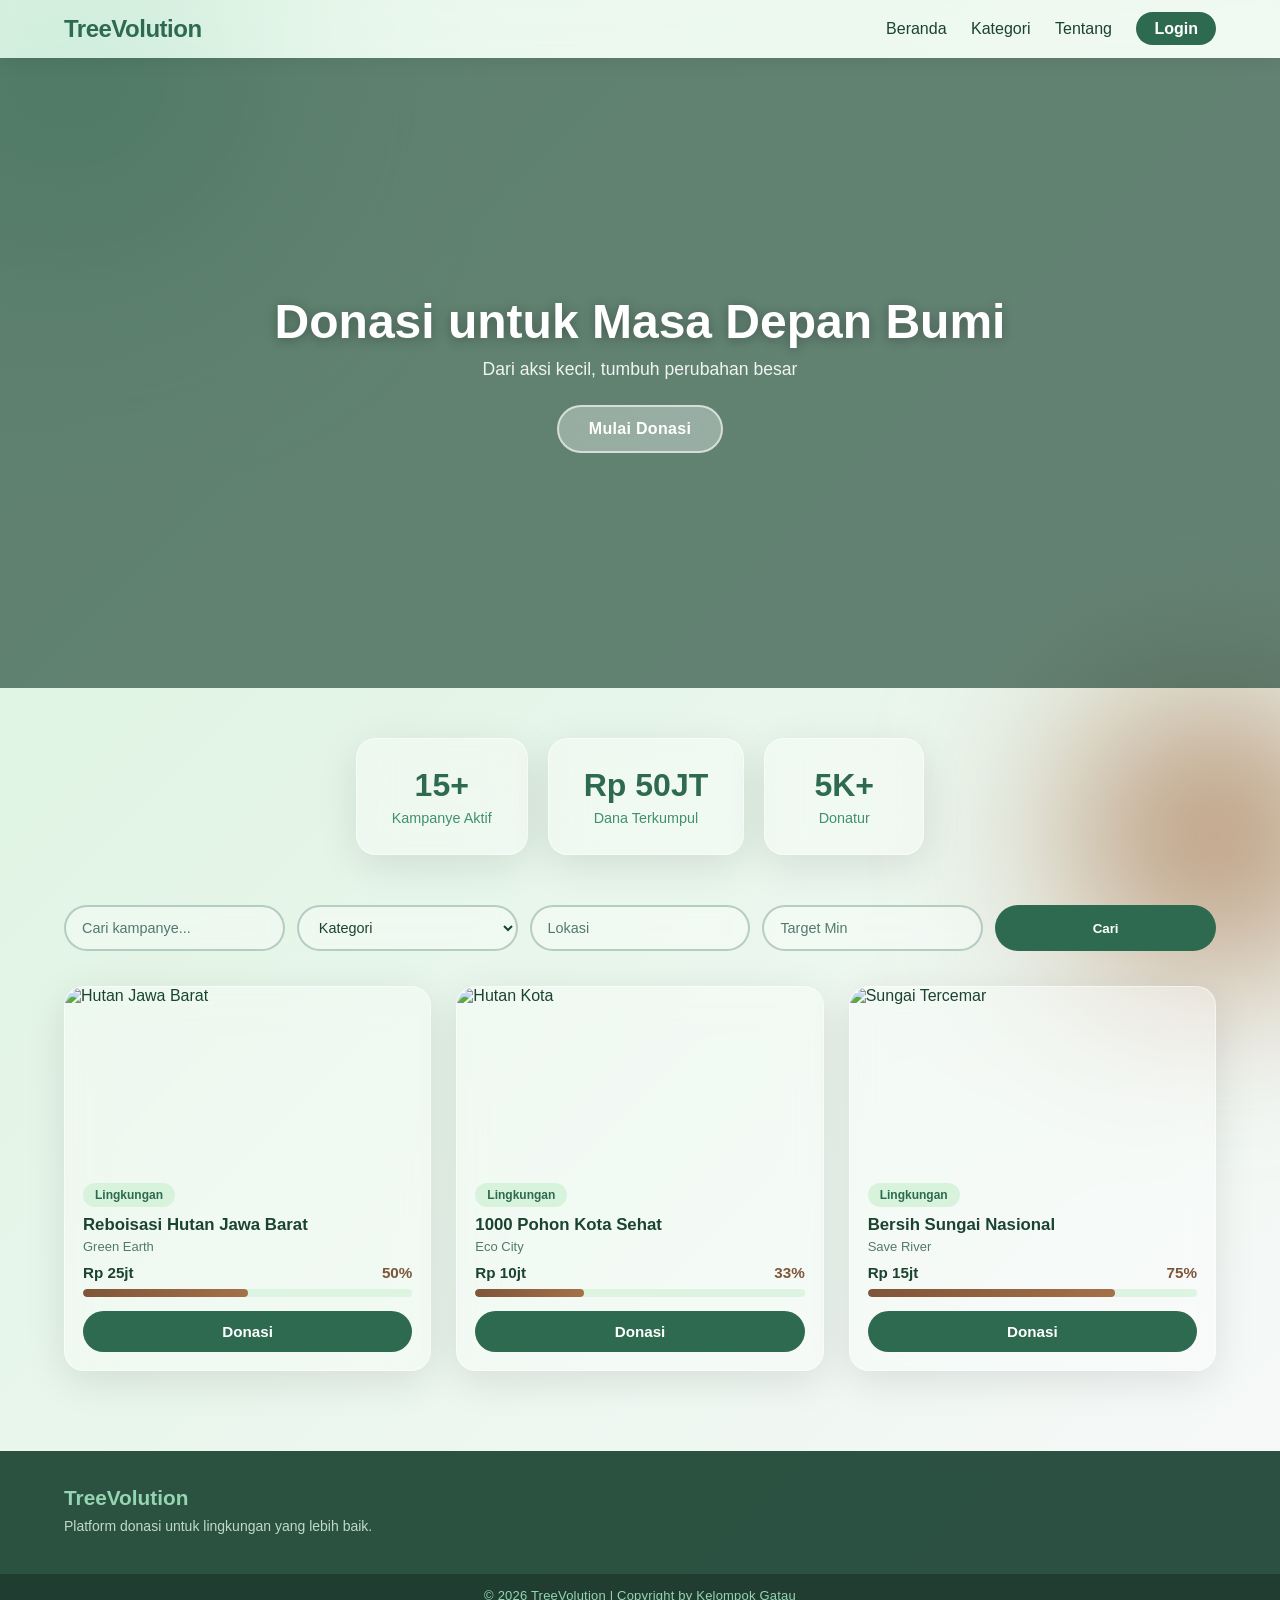
==== index.html @ 649c7f84 "update besar" ====
<!DOCTYPE html>
<html lang="id">
<head>
    <meta charset="UTF-8">
    <meta name="viewport" content="width=device-width, initial-scale=1.0">
    <title>TreeVolution - Crowdfunding Lingkungan</title>
    <link rel="stylesheet" href="index.css">
</head>
<body>

<header>
    <div class="container nav">
        <h1 class="logo">TreeVolution</h1>
        <nav>
            <a href="#">Beranda</a>
            <a href="#">Kategori</a>
            <a href="#">Tentang</a>
            <a href="login.html" class="login-btn">Login</a>
        </nav>
    </div>
</header>

<section class="hero">
    <div class="hero-content">
        <h2>Donasi untuk Masa Depan Bumi</h2>
        <p>Dari aksi kecil, tumbuh perubahan besar</p>
        <a href="donasi.html">
            <button class="cta">Mulai Donasi</button>
        </a>
    </div>
</section>

<section class="stats container">
    <div class="stat-box">
        <h3>15+</h3>
        <p>Kampanye Aktif</p>
    </div>
    <div class="stat-box">
        <h3>Rp 50JT</h3>
        <p>Dana Terkumpul</p>
    </div>
    <div class="stat-box">
        <h3>5K+</h3>
        <p>Donatur</p>
    </div>
</section>

<section class="filter container">
    <input type="text" placeholder="Cari kampanye...">
    <select>
        <option>Kategori</option>
        <option>Lingkungan</option>
        <option>Kesehatan</option>
        <option>Pendidikan</option>
    </select>
    <input type="text" placeholder="Lokasi">
    <input type="number" placeholder="Target Min">
    <button>Cari</button>
</section>

<section class="campaigns container">

<div class="card glass">
    <img src="https://cdn.antaranews.com/cache/1200x800/2021/10/29/antarafoto-pegunungan-patiayam-butuh-penghijauan-281021-yn-5.jpg.webp" alt="Hutan Jawa Barat">
    <div class="card-body">
        <span class="badge">Lingkungan</span>
        <h3><a href="details.html">Reboisasi Hutan Jawa Barat</a></h3>
        <p class="org">Green Earth</p>
        <div class="fund">
            <span>Rp 25jt</span>
            <span class="target">50%</span>
        </div>
        <div class="progress"><div style="width:50%"></div></div>
        <a href="donasi.html">
            <button class="donate-btn">Donasi</button>
        </a>
    </div>
</div>

<div class="card glass">
    <img src="https://upload.wikimedia.org/wikipedia/commons/thumb/1/15/Jakarta_Scyscrappers_from_Hutan_Kota_GBK.jpg/960px-Jakarta_Scyscrappers_from_Hutan_Kota_GBK.jpg" alt="Hutan Kota">
    <div class="card-body">
        <span class="badge">Lingkungan</span>
        <h3><a href="details.html">1000 Pohon Kota Sehat</a></h3>
        <p class="org">Eco City</p>
        <div class="fund">
            <span>Rp 10jt</span>
            <span class="target">33%</span>
        </div>
        <div class="progress"><div style="width:33%"></div></div>
        <a href="donasi.html">
            <button class="donate-btn">Donasi</button>
        </a>
    </div>
</div>
<div class="card glass">
    <img src="https://static.republika.co.id/uploads/images/inpicture_slide/sampah-menumpuk-di-sungai-ciliwung-yang-meluap-di-rawajati-_140129111136-896.jpg" alt="Sungai Tercemar">
    <div class="card-body">
        <span class="badge">Lingkungan</span>
        <h3><a href="details.html">Bersih Sungai Nasional</a></h3>
        <p class="org">Save River</p>
        <div class="fund">
            <span>Rp 15jt</span>
            <span class="target">75%</span>
        </div>
        <div class="progress"><div style="width:75%"></div></div>
        <a href="donasi.html">
            <button class="donate-btn">Donasi</button>
        </a>
    </div>
</div>

</section>

<footer>
    <div class="footer-content container">
        <div>
            <h3>TreeVolution</h3>
            <p>Platform donasi untuk lingkungan yang lebih baik.</p>
        </div>
    </div>
    <div class="copyright">
        <p>© 2026 TreeVolution | Copyright by Kelompok Gatau</p>
    </div>
</footer>

</body>
</html>
---- index.css ----
* {
  margin: 0;
  padding: 0;
  box-sizing: border-box;
  font-family: 'Segoe UI', sans-serif;
}

body {
  background: linear-gradient(135deg, #D8F3DC, #F8F9FA);
  color: #1B4332;
  min-height: 100vh;
  position: relative;
  overflow-x: hidden;
}

body::before {
  content: "";
  position: fixed;
  width: 300px;
  height: 300px;
  background: #95D5B2;
  border-radius: 50%;
  top: -80px;
  left: -80px;
  filter: blur(120px);
  pointer-events: none;
  z-index: 0;
}

body::after {
  content: "";
  position: fixed;
  width: 250px;
  height: 250px;
  background: #A47148;
  border-radius: 50%;
  bottom: -60px;
  right: -60px;
  filter: blur(100px);
  pointer-events: none;
  z-index: 0;
}

.container {
  width: 90%;
  max-width: 1200px;
  margin: auto;
}

header {
  background: rgba(255, 255, 255, 0.4);
  backdrop-filter: blur(10px);
  -webkit-backdrop-filter: blur(10px);
  padding: 15px 0;
  position: sticky;
  top: 0;
  z-index: 10;
  box-shadow: 0 2px 20px rgba(0, 0, 0, 0.08);
}

.nav {
  display: flex;
  justify-content: space-between;
  align-items: center;
}

.logo {
  color: #2D6A4F;
  font-size: 1.5rem;
  font-weight: 700;
  letter-spacing: -0.5px;
}

nav a {
  margin-left: 20px;
  color: #1B4332;
  text-decoration: none;
  font-weight: 500;
  position: relative;
  transition: color 0.2s;
}

nav a.login-btn {
  background: #2D6A4F;
  color: white;
  padding: 8px 18px;
  border-radius: 25px;
  font-weight: 600;
  transition: background 0.25s, transform 0.2s;
}

nav a.login-btn::after {
  display: none;
}

nav a.login-btn:hover {
  background: #7F5539;
  transform: translateY(-2px);
}

.hero {
  height: 70vh;
  background: linear-gradient(rgba(27, 67, 50, 0.65), rgba(27, 67, 50, 0.65)),
              url('https://source.unsplash.com/1600x900/?forest') center/cover no-repeat;
  display: flex;
  align-items: center;
  justify-content: center;
  text-align: center;
  color: white;
  position: relative;
  z-index: 1;
}

.hero-content h2 {
  font-size: 3rem;
  font-weight: 700;
  margin-bottom: 10px;
  text-shadow: 0 2px 12px rgba(0,0,0,0.3);
}

.hero-content p {
  font-size: 1.1rem;
  margin-bottom: 25px;
  opacity: 0.9;
}

.cta {
  padding: 13px 30px;
  border: none;
  background: rgba(255, 255, 255, 0.35);
  backdrop-filter: blur(8px);
  -webkit-backdrop-filter: blur(8px);
  color: white;
  border-radius: 30px;
  font-weight: 700;
  font-size: 1rem;
  cursor: pointer;
  border: 2px solid rgba(255, 255, 255, 0.6);
  transition: 0.3s;
  letter-spacing: 0.3px;
}

.cta:hover {
  background: #2D6A4F;
  border-color: #2D6A4F;
  transform: translateY(-2px);
  box-shadow: 0 8px 24px rgba(0,0,0,0.2);
}

.stats {
  display: flex;
  gap: 20px;
  justify-content: center;
  flex-wrap: wrap;
  margin: 50px auto;
  position: relative;
  z-index: 1;
}

.stat-box {
  background: rgba(255, 255, 255, 0.35);
  backdrop-filter: blur(18px);
  -webkit-backdrop-filter: blur(18px);
  padding: 28px 35px;
  border-radius: 20px;
  box-shadow: 0 10px 40px rgba(0, 0, 0, 0.1);
  text-align: center;
  min-width: 160px;
  transition: transform 0.3s, box-shadow 0.3s;
  border: 1px solid rgba(255, 255, 255, 0.5);
}

.stat-box h3 {
  font-size: 2rem;
  font-weight: 700;
  color: #2D6A4F;
  margin-bottom: 6px;
}

.stat-box p {
  font-size: 0.9rem;
  color: #40916C;
  font-weight: 500;
}

.filter {
  display: grid;
  grid-template-columns: repeat(auto-fit, minmax(150px, 1fr));
  gap: 12px;
  margin: 0 auto 35px;
  position: relative;
  z-index: 1;
}

.filter input,
.filter select {
  padding: 12px 16px;
  border-radius: 25px;
  border: 2px solid rgba(45, 106, 79, 0.3);
  background: rgba(255, 255, 255, 0.35);
  backdrop-filter: blur(10px);
  -webkit-backdrop-filter: blur(10px);
  color: #1B4332;
  font-size: 0.9rem;
  outline: none;
  transition: 0.2s;
}

.filter input::placeholder {
  color: #52796F;
}

.filter input:focus,
.filter select:focus {
  border-color: #2D6A4F;
  box-shadow: 0 0 0 3px rgba(45, 106, 79, 0.15);
}

.filter button {
  background: #2D6A4F;
  color: white;
  border: none;
  border-radius: 25px;
  padding: 12px;
  font-weight: 600;
  cursor: pointer;
  transition: 0.25s;
}

.filter button:hover {
  background: #7F5539;
  transform: translateY(-2px);
}

.campaigns {
  display: grid;
  grid-template-columns: repeat(auto-fit, minmax(280px, 1fr));
  gap: 25px;
  position: relative;
  z-index: 1;
  padding-bottom: 20px;
}

.card {
  border-radius: 20px;
  overflow: hidden;
  transition: transform 0.3s, box-shadow 0.3s;
}

.glass {
  background: rgba(255, 255, 255, 0.35);
  backdrop-filter: blur(18px);
  -webkit-backdrop-filter: blur(18px);
  box-shadow: 0 10px 40px rgba(0, 0, 0, 0.1);
  border: 1px solid rgba(255, 255, 255, 0.5);
}

.card:hover {
  transform: translateY(-8px);
  box-shadow: 0 20px 50px rgba(0, 0, 0, 0.18);
}

.card img {
  width: 100%;
  height: 180px;
  object-fit: cover;
  display: block;
}

.card-body {
  padding: 18px;
}

.badge {
  background: #D8F3DC;
  color: #2D6A4F;
  padding: 5px 12px;
  border-radius: 20px;
  font-size: 12px;
  font-weight: 600;
}

.card-body h3 {
  margin: 12px 0 4px;
  font-size: 1.05rem;
}

.card-body h3 a {
  text-decoration: none;
  color: #1B4332;
  font-weight: 700;
  transition: color 0.2s;
}

.card-body h3 a:hover {
  color: #2D6A4F;
}

.org {
  font-size: 13px;
  color: #52796F;
  margin-bottom: 6px;
}

.fund {
  display: flex;
  justify-content: space-between;
  margin-top: 10px;
  font-weight: 600;
  font-size: 0.95rem;
  color: #1B4332;
}

.target {
  color: #7F5539;
}

.progress {
  background: rgba(216, 243, 220, 0.8);
  height: 8px;
  border-radius: 10px;
  margin-top: 8px;
  overflow: hidden;
}

.progress div {
  height: 100%;
  background: linear-gradient(90deg, #7F5539, #A47148);
  border-radius: 10px;
  transition: width 0.5s ease;
}

.donate-btn {
  margin-top: 14px;
  width: 100%;
  padding: 12px;
  border: none;
  background: #2D6A4F;
  color: white;
  border-radius: 25px;
  font-weight: 600;
  font-size: 0.95rem;
  cursor: pointer;
  transition: 0.25s;
}

.donate-btn:hover {
  background: #7F5539;
  transform: translateY(-2px);
  box-shadow: 0 6px 18px rgba(0, 0, 0, 0.15);
}

footer {
  margin-top: 60px;
  background: rgba(27, 67, 50, 0.92);
  backdrop-filter: blur(10px);
  -webkit-backdrop-filter: blur(10px);
  color: white;
  position: relative;
  z-index: 1;
}

.footer-content {
  display: flex;
  justify-content: space-between;
  flex-wrap: wrap;
  gap: 20px;
  padding: 35px 0;
}

.footer-content h3 {
  font-size: 1.3rem;
  color: #95D5B2;
  margin-bottom: 8px;
}

.footer-content h4 {
  color: #95D5B2;
  margin-bottom: 8px;
}

.footer-content p {
  font-size: 14px;
  margin: 5px 0;
  color: #D8F3DC;
  opacity: 0.85;
}

.copyright {
  text-align: center;
  padding: 14px;
  background: rgba(0, 0, 0, 0.25);
  font-size: 13px;
  color: #95D5B2;
  letter-spacing: 0.2px;
}
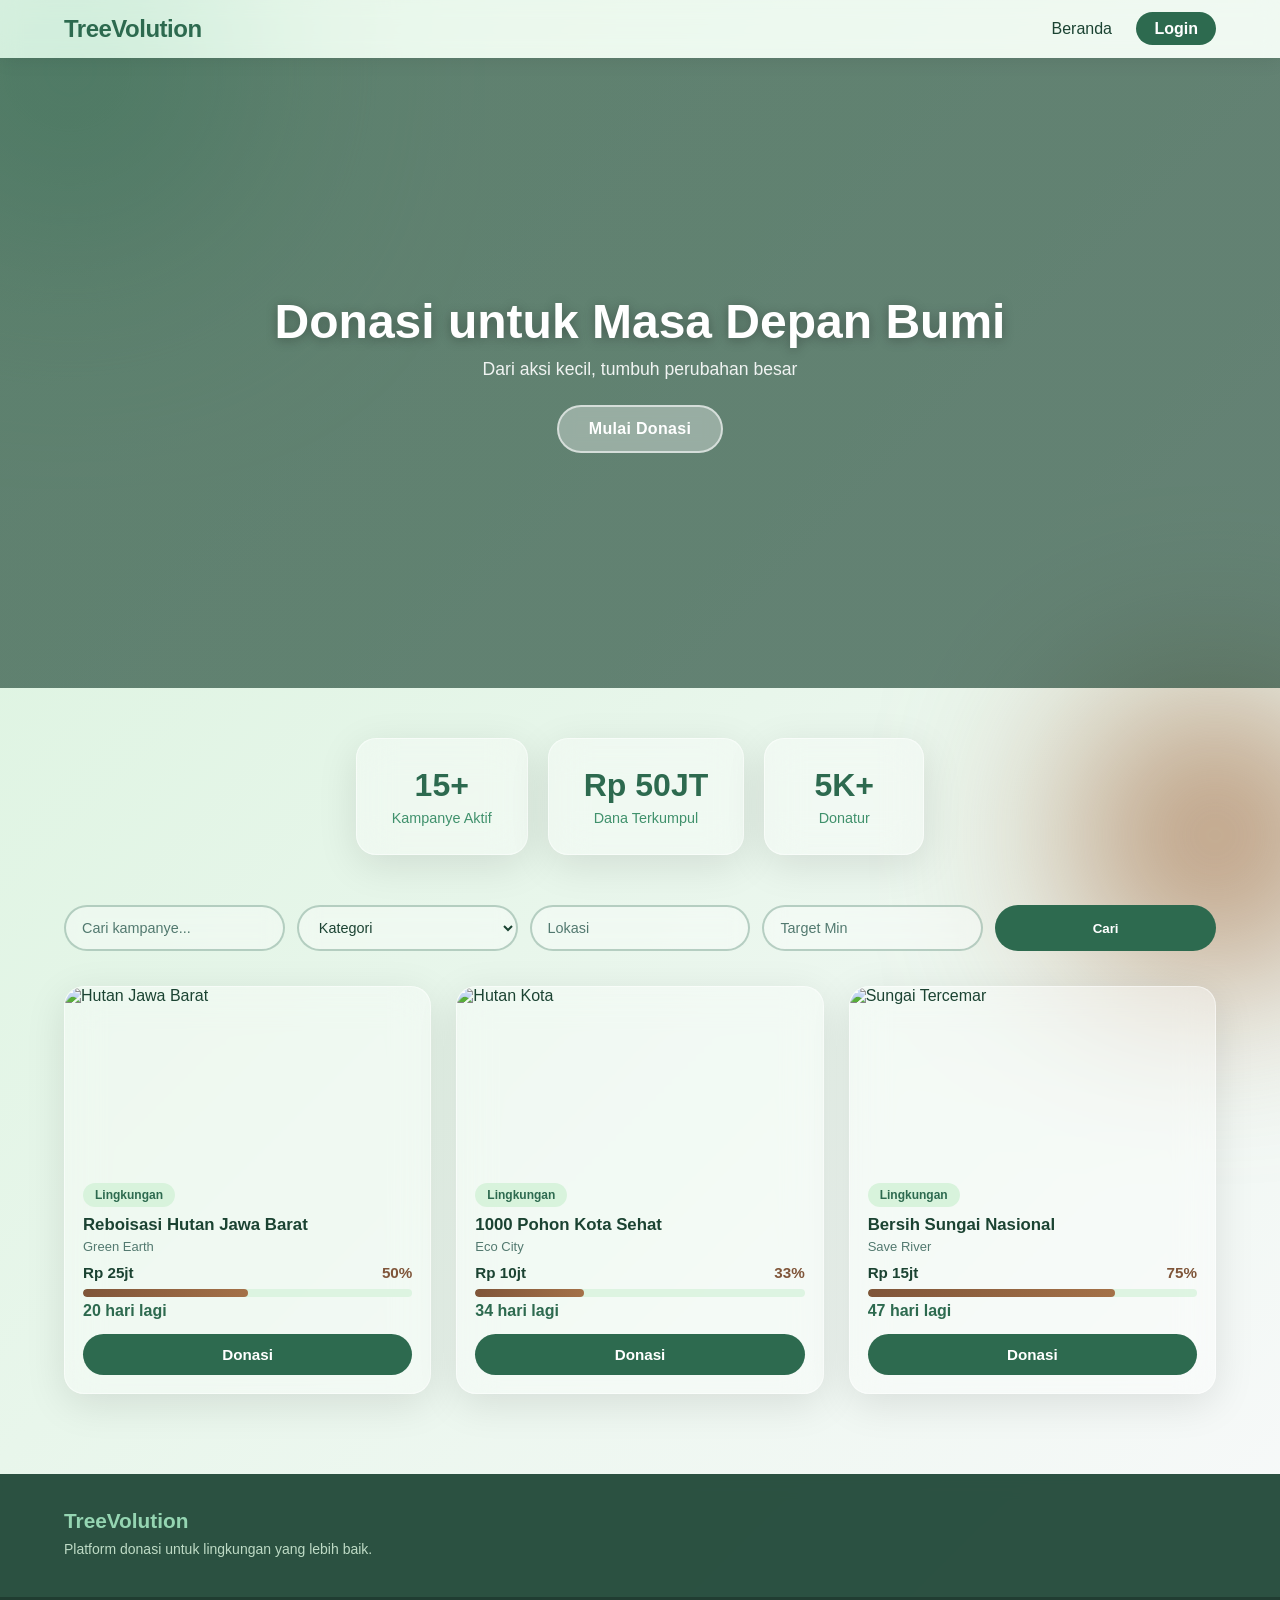
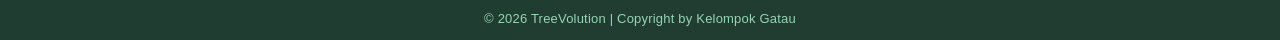
==== commit 616b14db: "hhhhhhhh" ====
--- a/index.html
+++ b/index.html
@@ -12,9 +12,7 @@
     <div class="container nav">
         <h1 class="logo">TreeVolution</h1>
         <nav>
-            <a href="#">Beranda</a>
-            <a href="#">Kategori</a>
-            <a href="#">Tentang</a>
+            <a href="index.html">Beranda</a>
             <a href="login.html" class="login-btn">Login</a>
         </nav>
     </div>
@@ -71,6 +69,7 @@
             <span class="target">50%</span>
         </div>
         <div class="progress"><div style="width:50%"></div></div>
+        <p class="deadline">20 hari lagi</p>
         <a href="donasi.html">
             <button class="donate-btn">Donasi</button>
         </a>
@@ -88,6 +87,7 @@
             <span class="target">33%</span>
         </div>
         <div class="progress"><div style="width:33%"></div></div>
+        <p class="deadline">34 hari lagi</p>
         <a href="donasi.html">
             <button class="donate-btn">Donasi</button>
         </a>
@@ -104,6 +104,7 @@
             <span class="target">75%</span>
         </div>
         <div class="progress"><div style="width:75%"></div></div>
+        <p class="deadline">47 hari lagi</p>
         <a href="donasi.html">
             <button class="donate-btn">Donasi</button>
         </a>
--- a/index.css
+++ b/index.css
@@ -229,7 +229,6 @@
 
 .filter button:hover {
   background: #7F5539;
-  transform: translateY(-2px);
 }
 
 .campaigns {
@@ -255,11 +254,6 @@
   border: 1px solid rgba(255, 255, 255, 0.5);
 }
 
-.card:hover {
-  transform: translateY(-8px);
-  box-shadow: 0 20px 50px rgba(0, 0, 0, 0.18);
-}
-
 .card img {
   width: 100%;
   height: 180px;
@@ -330,6 +324,13 @@
   transition: width 0.5s ease;
 }
 
+.deadline {
+  font-size: 16px;
+  font-weight: bold;
+  color: #2D6A4F;
+  margin-top: 5px;
+}
+
 .donate-btn {
   margin-top: 14px;
   width: 100%;
@@ -346,8 +347,6 @@
 
 .donate-btn:hover {
   background: #7F5539;
-  transform: translateY(-2px);
-  box-shadow: 0 6px 18px rgba(0, 0, 0, 0.15);
 }
 
 footer {
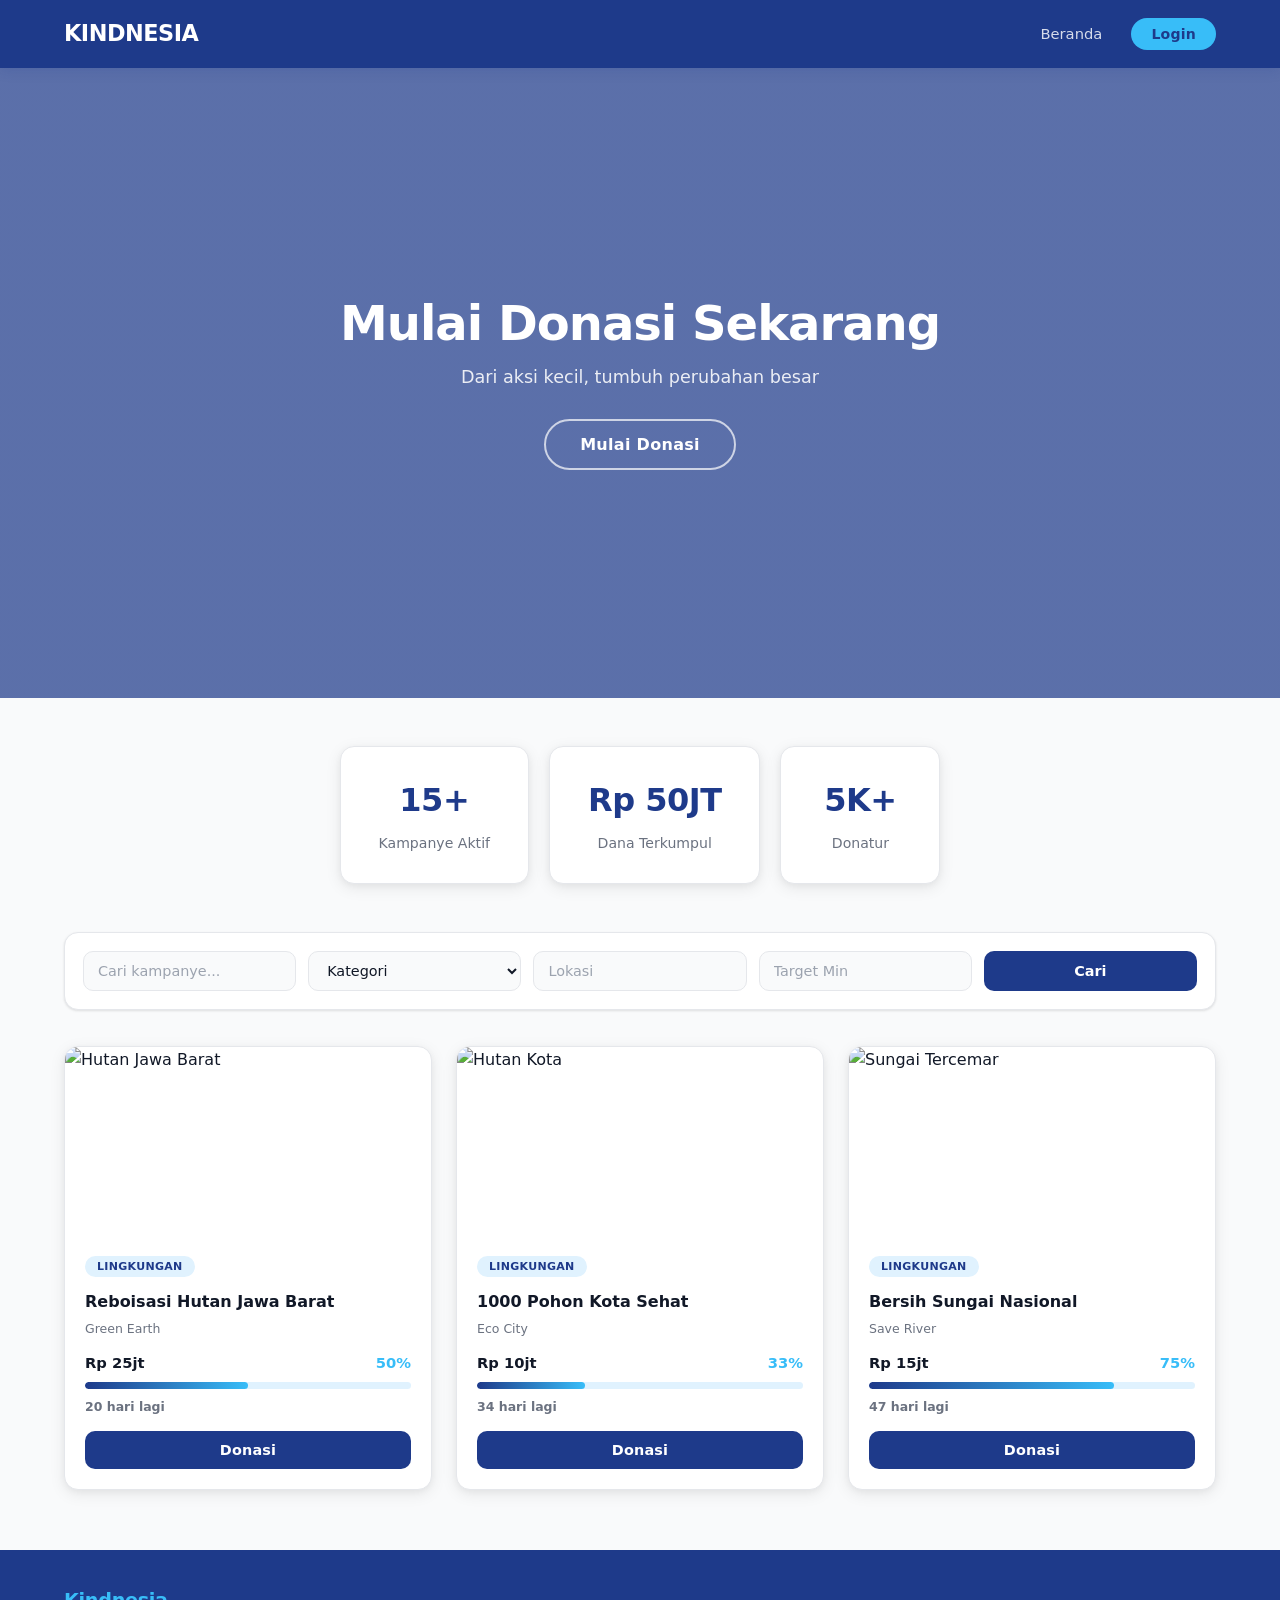
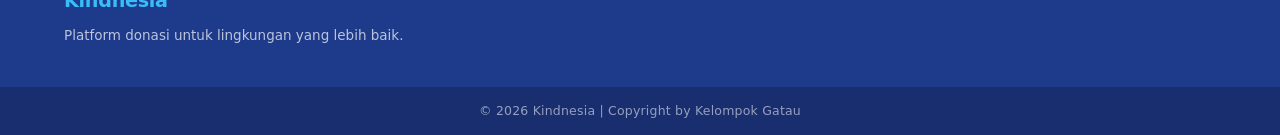
==== commit 49786958: "BIG UPDATE" ====
--- a/index.html
+++ b/index.html
@@ -3,14 +3,15 @@
 <head>
     <meta charset="UTF-8">
     <meta name="viewport" content="width=device-width, initial-scale=1.0">
-    <title>TreeVolution - Crowdfunding Lingkungan</title>
+    <title>Index Kindnesia - Crowdfunding Social and Nature</title>
     <link rel="stylesheet" href="index.css">
 </head>
+<script src="index.js"></script>
 <body>
 
 <header>
     <div class="container nav">
-        <h1 class="logo">TreeVolution</h1>
+        <h1 class="logo">Kindnesia</h1>
         <nav>
             <a href="index.html">Beranda</a>
             <a href="login.html" class="login-btn">Login</a>
@@ -20,7 +21,7 @@
 
 <section class="hero">
     <div class="hero-content">
-        <h2>Donasi untuk Masa Depan Bumi</h2>
+        <h2>Mulai Donasi Sekarang</h2>
         <p>Dari aksi kecil, tumbuh perubahan besar</p>
         <a href="donasi.html">
             <button class="cta">Mulai Donasi</button>
@@ -116,12 +117,12 @@
 <footer>
     <div class="footer-content container">
         <div>
-            <h3>TreeVolution</h3>
+            <h3>Kindnesia</h3>
             <p>Platform donasi untuk lingkungan yang lebih baik.</p>
         </div>
     </div>
     <div class="copyright">
-        <p>© 2026 TreeVolution | Copyright by Kelompok Gatau</p>
+        <p>© 2026 Kindnesia | Copyright by Kelompok Gatau</p>
     </div>
 </footer>
 
--- a/index.css
+++ b/index.css
@@ -1,44 +1,42 @@
+/* ==========================================
+   TreeVolution — Modern Minimalist Theme
+   Primary: #1E3A8A | Secondary: #38BDF8
+   BG: #F9FAFB | Surface: #FFFFFF | Text: #111827
+   ========================================== */
+
+:root {
+  --primary: #1E3A8A;
+  --primary-hover: #1e40af;
+  --secondary: #38BDF8;
+  --secondary-light: #e0f2fe;
+  --bg: #F9FAFB;
+  --surface: #FFFFFF;
+  --text: #111827;
+  --text-muted: #6B7280;
+  --text-light: #9CA3AF;
+  --border: #E5E7EB;
+  --border-focus: #38BDF8;
+  --shadow-sm: 0 1px 3px rgba(0,0,0,0.08), 0 1px 2px rgba(0,0,0,0.04);
+  --shadow-md: 0 4px 16px rgba(0,0,0,0.08), 0 2px 6px rgba(0,0,0,0.04);
+  --shadow-lg: 0 12px 32px rgba(0,0,0,0.10), 0 4px 12px rgba(0,0,0,0.05);
+  --radius: 10px;
+  --radius-lg: 14px;
+  --radius-pill: 50px;
+}
+
 * {
   margin: 0;
   padding: 0;
   box-sizing: border-box;
-  font-family: 'Segoe UI', sans-serif;
+  font-family: 'Segoe UI', system-ui, -apple-system, sans-serif;
 }
 
 body {
-  background: linear-gradient(135deg, #D8F3DC, #F8F9FA);
-  color: #1B4332;
+  background: var(--bg);
+  color: var(--text);
   min-height: 100vh;
-  position: relative;
   overflow-x: hidden;
-}
-
-body::before {
-  content: "";
-  position: fixed;
-  width: 300px;
-  height: 300px;
-  background: #95D5B2;
-  border-radius: 50%;
-  top: -80px;
-  left: -80px;
-  filter: blur(120px);
-  pointer-events: none;
-  z-index: 0;
-}
-
-body::after {
-  content: "";
-  position: fixed;
-  width: 250px;
-  height: 250px;
-  background: #A47148;
-  border-radius: 50%;
-  bottom: -60px;
-  right: -60px;
-  filter: blur(100px);
-  pointer-events: none;
-  z-index: 0;
+  line-height: 1.6;
 }
 
 .container {
@@ -47,60 +45,69 @@
   margin: auto;
 }
 
+/* ==========================================
+   HEADER / NAVBAR
+   ========================================== */
 header {
-  background: rgba(255, 255, 255, 0.4);
-  backdrop-filter: blur(10px);
-  -webkit-backdrop-filter: blur(10px);
-  padding: 15px 0;
+  background: var(--primary);
+  padding: 0;
   position: sticky;
   top: 0;
-  z-index: 10;
-  box-shadow: 0 2px 20px rgba(0, 0, 0, 0.08);
+  z-index: 100;
+  box-shadow: 0 2px 12px rgba(30,58,138,0.18);
 }
 
 .nav {
   display: flex;
   justify-content: space-between;
   align-items: center;
+  padding: 16px 0;
 }
 
 .logo {
-  color: #2D6A4F;
-  font-size: 1.5rem;
-  font-weight: 700;
+  color: #FFFFFF;
+  font-size: 1.4rem;
+  font-weight: 800;
   letter-spacing: -0.5px;
+  text-transform: uppercase;
 }
 
 nav a {
-  margin-left: 20px;
-  color: #1B4332;
+  margin-left: 24px;
+  color: rgba(255,255,255,0.82);
   text-decoration: none;
   font-weight: 500;
-  position: relative;
+  font-size: 0.92rem;
   transition: color 0.2s;
 }
 
+nav a:hover {
+  color: var(--secondary);
+}
+
 nav a.login-btn {
-  background: #2D6A4F;
-  color: white;
-  padding: 8px 18px;
-  border-radius: 25px;
-  font-weight: 600;
-  transition: background 0.25s, transform 0.2s;
-}
-
-nav a.login-btn::after {
-  display: none;
+  background: var(--secondary);
+  color: var(--primary);
+  padding: 8px 20px;
+  border-radius: var(--radius-pill);
+  font-weight: 700;
+  font-size: 0.88rem;
+  letter-spacing: 0.2px;
+  transition: background 0.25s, transform 0.2s, box-shadow 0.2s;
 }
 
 nav a.login-btn:hover {
-  background: #7F5539;
-  transform: translateY(-2px);
-}
-
+  background: #7dd3fc;
+  transform: translateY(-1px);
+  box-shadow: 0 4px 12px rgba(56,189,248,0.35);
+}
+
+/* ==========================================
+   HERO SECTION
+   ========================================== */
 .hero {
   height: 70vh;
-  background: linear-gradient(rgba(27, 67, 50, 0.65), rgba(27, 67, 50, 0.65)),
+  background: linear-gradient(rgba(30,58,138,0.72), rgba(30,58,138,0.72)),
               url('https://source.unsplash.com/1600x900/?forest') center/cover no-repeat;
   display: flex;
   align-items: center;
@@ -108,255 +115,279 @@
   text-align: center;
   color: white;
   position: relative;
-  z-index: 1;
 }
 
 .hero-content h2 {
   font-size: 3rem;
-  font-weight: 700;
-  margin-bottom: 10px;
-  text-shadow: 0 2px 12px rgba(0,0,0,0.3);
+  font-weight: 800;
+  margin-bottom: 12px;
+  letter-spacing: -1px;
+  line-height: 1.15;
 }
 
 .hero-content p {
   font-size: 1.1rem;
-  margin-bottom: 25px;
-  opacity: 0.9;
+  margin-bottom: 28px;
+  opacity: 0.88;
+  font-weight: 400;
 }
 
 .cta {
-  padding: 13px 30px;
-  border: none;
-  background: rgba(255, 255, 255, 0.35);
-  backdrop-filter: blur(8px);
-  -webkit-backdrop-filter: blur(8px);
+  padding: 14px 34px;
+  border: 2px solid rgba(255,255,255,0.7);
+  background: transparent;
   color: white;
-  border-radius: 30px;
+  border-radius: var(--radius-pill);
   font-weight: 700;
   font-size: 1rem;
   cursor: pointer;
-  border: 2px solid rgba(255, 255, 255, 0.6);
-  transition: 0.3s;
+  transition: all 0.3s;
   letter-spacing: 0.3px;
 }
 
 .cta:hover {
-  background: #2D6A4F;
-  border-color: #2D6A4F;
+  background: var(--secondary);
+  border-color: var(--secondary);
+  color: var(--primary);
   transform: translateY(-2px);
-  box-shadow: 0 8px 24px rgba(0,0,0,0.2);
-}
-
+  box-shadow: 0 8px 24px rgba(56,189,248,0.35);
+}
+
+/* ==========================================
+   STATS SECTION
+   ========================================== */
 .stats {
   display: flex;
   gap: 20px;
   justify-content: center;
   flex-wrap: wrap;
-  margin: 50px auto;
-  position: relative;
-  z-index: 1;
+  margin: 48px auto;
 }
 
 .stat-box {
-  background: rgba(255, 255, 255, 0.35);
-  backdrop-filter: blur(18px);
-  -webkit-backdrop-filter: blur(18px);
-  padding: 28px 35px;
-  border-radius: 20px;
-  box-shadow: 0 10px 40px rgba(0, 0, 0, 0.1);
+  background: var(--surface);
+  border: 1px solid var(--border);
+  padding: 28px 38px;
+  border-radius: var(--radius-lg);
+  box-shadow: var(--shadow-md);
   text-align: center;
   min-width: 160px;
   transition: transform 0.3s, box-shadow 0.3s;
-  border: 1px solid rgba(255, 255, 255, 0.5);
+}
+
+.stat-box:hover {
+  transform: translateY(-4px);
+  box-shadow: var(--shadow-lg);
 }
 
 .stat-box h3 {
   font-size: 2rem;
-  font-weight: 700;
-  color: #2D6A4F;
+  font-weight: 800;
+  color: var(--primary);
   margin-bottom: 6px;
+  letter-spacing: -0.5px;
 }
 
 .stat-box p {
-  font-size: 0.9rem;
-  color: #40916C;
+  font-size: 0.88rem;
+  color: var(--text-muted);
   font-weight: 500;
 }
 
+/* ==========================================
+   FILTER / SEARCH SECTION
+   ========================================== */
 .filter {
   display: grid;
   grid-template-columns: repeat(auto-fit, minmax(150px, 1fr));
   gap: 12px;
-  margin: 0 auto 35px;
-  position: relative;
-  z-index: 1;
+  margin: 0 auto 36px;
+  background: var(--surface);
+  border: 1px solid var(--border);
+  border-radius: var(--radius-lg);
+  padding: 18px;
+  box-shadow: var(--shadow-sm);
 }
 
 .filter input,
 .filter select {
-  padding: 12px 16px;
-  border-radius: 25px;
-  border: 2px solid rgba(45, 106, 79, 0.3);
-  background: rgba(255, 255, 255, 0.35);
-  backdrop-filter: blur(10px);
-  -webkit-backdrop-filter: blur(10px);
-  color: #1B4332;
+  padding: 10px 14px;
+  border-radius: var(--radius);
+  border: 1.5px solid var(--border);
+  background: var(--bg);
+  color: var(--text);
   font-size: 0.9rem;
   outline: none;
-  transition: 0.2s;
+  transition: border-color 0.2s, box-shadow 0.2s;
+  font-family: inherit;
 }
 
 .filter input::placeholder {
-  color: #52796F;
+  color: var(--text-light);
 }
 
 .filter input:focus,
 .filter select:focus {
-  border-color: #2D6A4F;
-  box-shadow: 0 0 0 3px rgba(45, 106, 79, 0.15);
+  border-color: var(--secondary);
+  box-shadow: 0 0 0 3px rgba(56,189,248,0.15);
 }
 
 .filter button {
-  background: #2D6A4F;
+  background: var(--primary);
   color: white;
   border: none;
-  border-radius: 25px;
-  padding: 12px;
+  border-radius: var(--radius);
+  padding: 10px 18px;
   font-weight: 600;
+  font-size: 0.9rem;
   cursor: pointer;
-  transition: 0.25s;
+  transition: background 0.25s, transform 0.2s;
+  font-family: inherit;
 }
 
 .filter button:hover {
-  background: #7F5539;
-}
-
+  background: var(--secondary);
+  color: var(--primary);
+  transform: translateY(-1px);
+}
+
+/* ==========================================
+   CAMPAIGNS / CARDS
+   ========================================== */
 .campaigns {
   display: grid;
-  grid-template-columns: repeat(auto-fit, minmax(280px, 1fr));
-  gap: 25px;
-  position: relative;
-  z-index: 1;
-  padding-bottom: 20px;
+  grid-template-columns: repeat(auto-fit, minmax(290px, 1fr));
+  gap: 24px;
+  padding-bottom: 60px;
 }
 
 .card {
-  border-radius: 20px;
+  border-radius: var(--radius-lg);
   overflow: hidden;
+  background: var(--surface);
+  border: 1px solid var(--border);
+  box-shadow: var(--shadow-md);
   transition: transform 0.3s, box-shadow 0.3s;
 }
 
 .glass {
-  background: rgba(255, 255, 255, 0.35);
-  backdrop-filter: blur(18px);
-  -webkit-backdrop-filter: blur(18px);
-  box-shadow: 0 10px 40px rgba(0, 0, 0, 0.1);
-  border: 1px solid rgba(255, 255, 255, 0.5);
+  background: var(--surface);
+}
+
+.card:hover {
+  transform: translateY(-5px);
+  box-shadow: var(--shadow-lg);
 }
 
 .card img {
   width: 100%;
-  height: 180px;
+  height: 185px;
   object-fit: cover;
   display: block;
 }
 
 .card-body {
-  padding: 18px;
+  padding: 20px;
 }
 
 .badge {
-  background: #D8F3DC;
-  color: #2D6A4F;
-  padding: 5px 12px;
-  border-radius: 20px;
-  font-size: 12px;
-  font-weight: 600;
+  background: var(--secondary-light);
+  color: var(--primary);
+  padding: 4px 12px;
+  border-radius: var(--radius-pill);
+  font-size: 11px;
+  font-weight: 700;
+  letter-spacing: 0.3px;
+  text-transform: uppercase;
 }
 
 .card-body h3 {
   margin: 12px 0 4px;
-  font-size: 1.05rem;
+  font-size: 1rem;
+  font-weight: 700;
 }
 
 .card-body h3 a {
   text-decoration: none;
-  color: #1B4332;
-  font-weight: 700;
+  color: var(--text);
   transition: color 0.2s;
 }
 
 .card-body h3 a:hover {
-  color: #2D6A4F;
+  color: var(--primary);
 }
 
 .org {
-  font-size: 13px;
-  color: #52796F;
-  margin-bottom: 6px;
+  font-size: 12.5px;
+  color: var(--text-muted);
+  margin-bottom: 8px;
 }
 
 .fund {
   display: flex;
   justify-content: space-between;
-  margin-top: 10px;
-  font-weight: 600;
-  font-size: 0.95rem;
-  color: #1B4332;
+  margin-top: 12px;
+  font-weight: 700;
+  font-size: 0.92rem;
+  color: var(--text);
 }
 
 .target {
-  color: #7F5539;
+  color: var(--secondary);
 }
 
 .progress {
-  background: rgba(216, 243, 220, 0.8);
-  height: 8px;
-  border-radius: 10px;
+  background: var(--secondary-light);
+  height: 7px;
+  border-radius: 99px;
   margin-top: 8px;
   overflow: hidden;
 }
 
 .progress div {
   height: 100%;
-  background: linear-gradient(90deg, #7F5539, #A47148);
-  border-radius: 10px;
-  transition: width 0.5s ease;
+  background: linear-gradient(90deg, var(--primary), var(--secondary));
+  border-radius: 99px;
+  transition: width 0.6s ease;
 }
 
 .deadline {
-  font-size: 16px;
-  font-weight: bold;
-  color: #2D6A4F;
-  margin-top: 5px;
+  font-size: 12.5px;
+  font-weight: 600;
+  color: var(--text-muted);
+  margin-top: 8px;
 }
 
 .donate-btn {
   margin-top: 14px;
   width: 100%;
-  padding: 12px;
+  padding: 11px;
   border: none;
-  background: #2D6A4F;
+  background: var(--primary);
   color: white;
-  border-radius: 25px;
-  font-weight: 600;
-  font-size: 0.95rem;
+  border-radius: var(--radius);
+  font-weight: 700;
+  font-size: 0.9rem;
   cursor: pointer;
-  transition: 0.25s;
+  transition: background 0.25s, transform 0.2s, box-shadow 0.2s;
+  font-family: inherit;
+  letter-spacing: 0.2px;
 }
 
 .donate-btn:hover {
-  background: #7F5539;
-}
-
+  background: var(--secondary);
+  color: var(--primary);
+  transform: translateY(-1px);
+  box-shadow: 0 4px 14px rgba(56,189,248,0.3);
+}
+
+/* ==========================================
+   FOOTER
+   ========================================== */
 footer {
-  margin-top: 60px;
-  background: rgba(27, 67, 50, 0.92);
-  backdrop-filter: blur(10px);
-  -webkit-backdrop-filter: blur(10px);
+  background: var(--primary);
   color: white;
-  position: relative;
-  z-index: 1;
+  margin-top: 0;
 }
 
 .footer-content {
@@ -364,32 +395,59 @@
   justify-content: space-between;
   flex-wrap: wrap;
   gap: 20px;
-  padding: 35px 0;
+  padding: 36px 0;
 }
 
 .footer-content h3 {
-  font-size: 1.3rem;
-  color: #95D5B2;
+  font-size: 1.2rem;
+  font-weight: 800;
+  color: var(--secondary);
   margin-bottom: 8px;
+  letter-spacing: -0.3px;
 }
 
 .footer-content h4 {
-  color: #95D5B2;
+  color: var(--secondary);
   margin-bottom: 8px;
+  font-weight: 600;
 }
 
 .footer-content p {
-  font-size: 14px;
-  margin: 5px 0;
-  color: #D8F3DC;
-  opacity: 0.85;
+  font-size: 13.5px;
+  margin: 4px 0;
+  color: rgba(255,255,255,0.7);
 }
 
 .copyright {
   text-align: center;
   padding: 14px;
-  background: rgba(0, 0, 0, 0.25);
-  font-size: 13px;
-  color: #95D5B2;
+  background: rgba(0,0,0,0.2);
+  font-size: 12.5px;
+  color: rgba(255,255,255,0.55);
   letter-spacing: 0.2px;
-}+}
+
+/* ==========================================
+   RESPONSIVE
+   ========================================== */
+@media (max-width: 768px) {
+  .hero-content h2 {
+    font-size: 2rem;
+  }
+
+  .stats {
+    gap: 14px;
+  }
+
+  .stat-box {
+    padding: 20px 24px;
+  }
+
+  .campaigns {
+    grid-template-columns: 1fr;
+  }
+
+  .filter {
+    grid-template-columns: 1fr;
+  }
+}
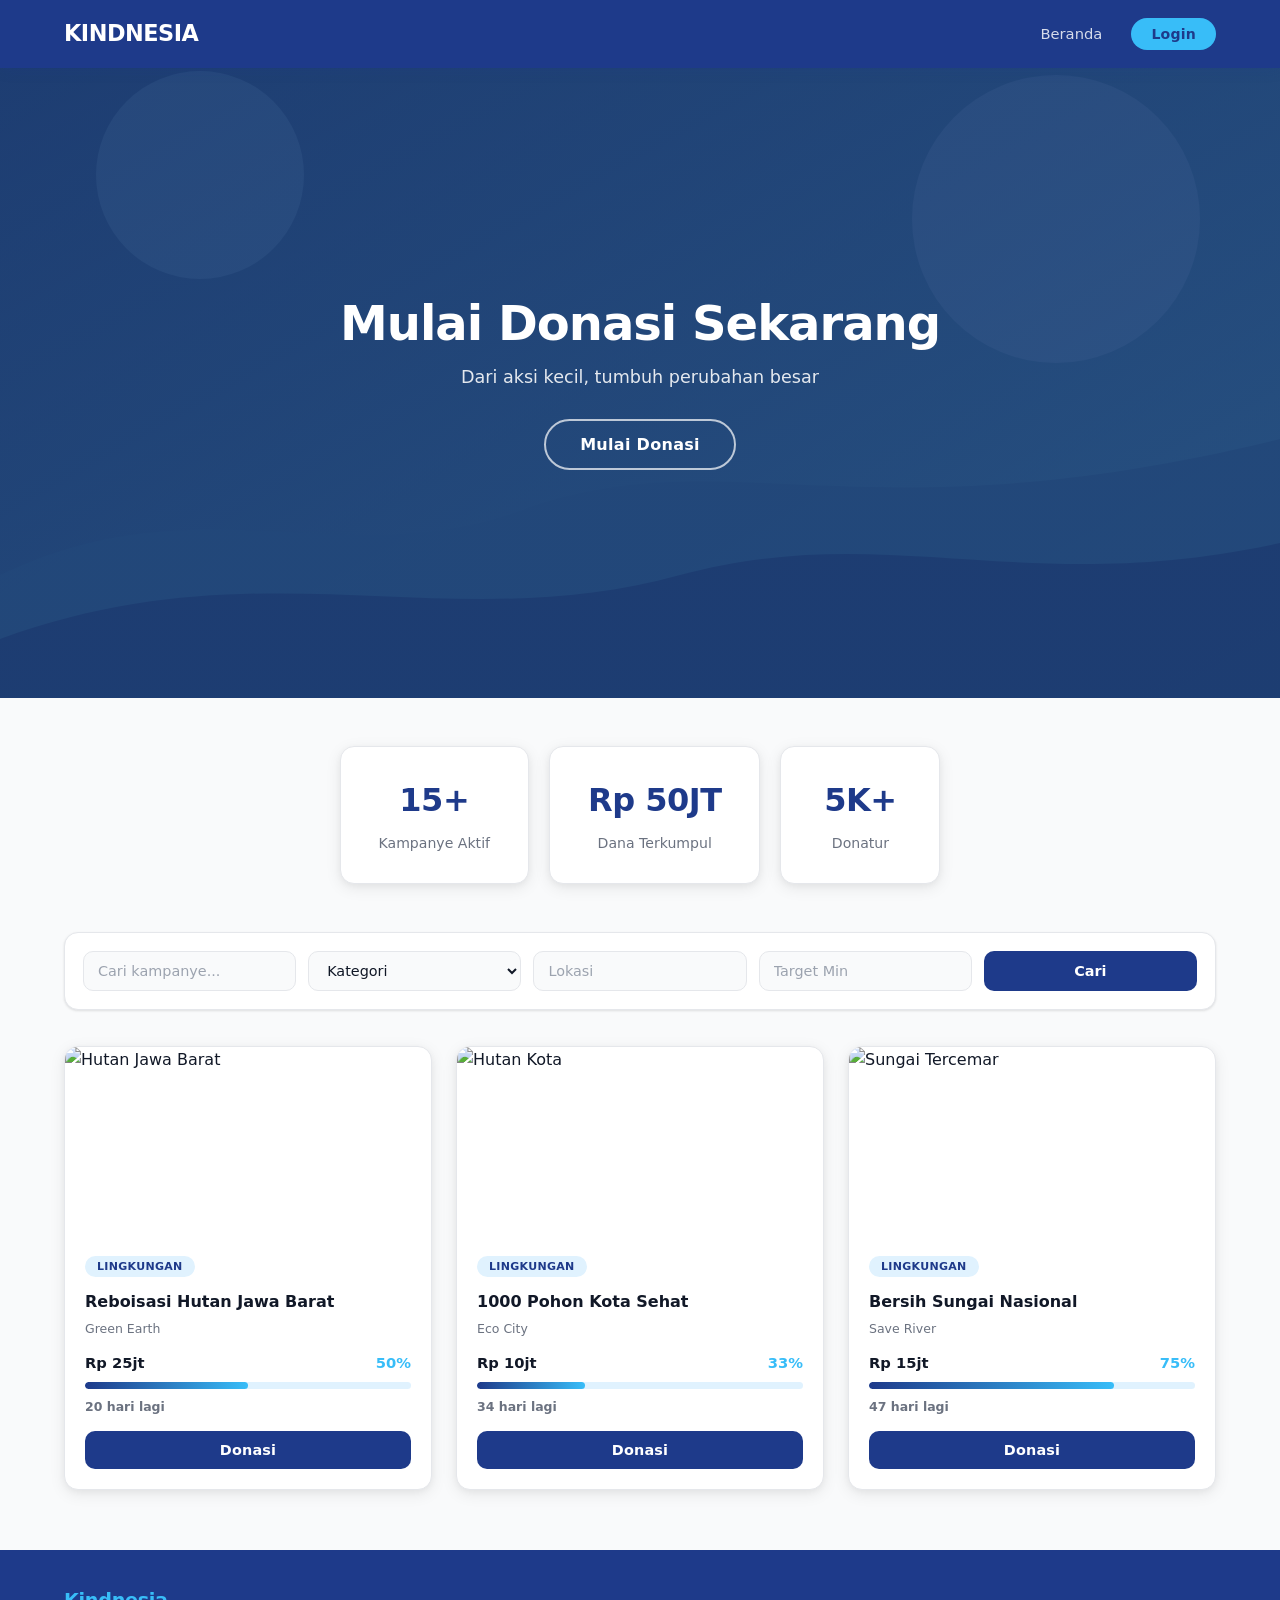
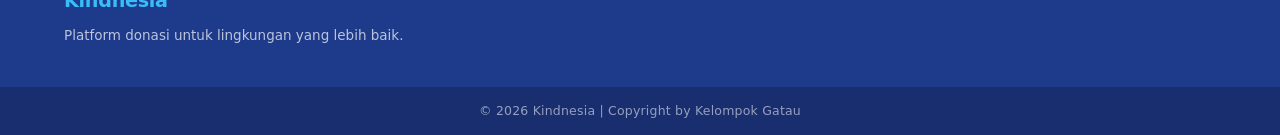
==== commit 14d26bc9: "Merapikan struktur project" ====
--- a/index.html
+++ b/index.html
@@ -4,9 +4,8 @@
     <meta charset="UTF-8">
     <meta name="viewport" content="width=device-width, initial-scale=1.0">
     <title>Index Kindnesia - Crowdfunding Social and Nature</title>
-    <link rel="stylesheet" href="index.css">
+    <link rel="stylesheet" href="assets/css/index.css">
 </head>
-<script src="index.js"></script>
 <body>
 
 <header>
@@ -23,7 +22,7 @@
     <div class="hero-content">
         <h2>Mulai Donasi Sekarang</h2>
         <p>Dari aksi kecil, tumbuh perubahan besar</p>
-        <a href="donasi.html">
+        <a href="#kampanye">
             <button class="cta">Mulai Donasi</button>
         </a>
     </div>
@@ -57,7 +56,7 @@
     <button>Cari</button>
 </section>
 
-<section class="campaigns container">
+<section class="campaigns container" id="kampanye">
 
 <div class="card glass">
     <img src="https://cdn.antaranews.com/cache/1200x800/2021/10/29/antarafoto-pegunungan-patiayam-butuh-penghijauan-281021-yn-5.jpg.webp" alt="Hutan Jawa Barat">
@@ -126,5 +125,6 @@
     </div>
 </footer>
 
+<script src="assets/js/index.js"></script>
 </body>
 </html>
--- a/assets/css/index.css
+++ b/assets/css/index.css
@@ -0,0 +1,455 @@
+/* ==========================================
+   TreeVolution — Modern Minimalist Theme
+   Primary: #1E3A8A | Secondary: #38BDF8
+   BG: #F9FAFB | Surface: #FFFFFF | Text: #111827
+   ========================================== */
+
+:root {
+  --primary: #1E3A8A;
+  --primary-hover: #1e40af;
+  --secondary: #38BDF8;
+  --secondary-light: #e0f2fe;
+  --bg: #F9FAFB;
+  --surface: #FFFFFF;
+  --text: #111827;
+  --text-muted: #6B7280;
+  --text-light: #9CA3AF;
+  --border: #E5E7EB;
+  --border-focus: #38BDF8;
+  --shadow-sm: 0 1px 3px rgba(0,0,0,0.08), 0 1px 2px rgba(0,0,0,0.04);
+  --shadow-md: 0 4px 16px rgba(0,0,0,0.08), 0 2px 6px rgba(0,0,0,0.04);
+  --shadow-lg: 0 12px 32px rgba(0,0,0,0.10), 0 4px 12px rgba(0,0,0,0.05);
+  --radius: 10px;
+  --radius-lg: 14px;
+  --radius-pill: 50px;
+}
+
+* {
+  margin: 0;
+  padding: 0;
+  box-sizing: border-box;
+  font-family: 'Segoe UI', system-ui, -apple-system, sans-serif;
+}
+html {
+  scroll-behavior: smooth;
+}
+body {
+  background: var(--bg);
+  color: var(--text);
+  min-height: 100vh;
+  overflow-x: hidden;
+  line-height: 1.6;
+}
+
+.container {
+  width: 90%;
+  max-width: 1200px;
+  margin: auto;
+}
+
+/* ==========================================
+   HEADER / NAVBAR
+   ========================================== */
+header {
+  background: var(--primary);
+  padding: 0;
+  position: sticky;
+  top: 0;
+  z-index: 100;
+  box-shadow: 0 2px 12px rgba(30,58,138,0.18);
+}
+
+.nav {
+  display: flex;
+  justify-content: space-between;
+  align-items: center;
+  padding: 16px 0;
+}
+
+.logo {
+  color: #FFFFFF;
+  font-size: 1.4rem;
+  font-weight: 800;
+  letter-spacing: -0.5px;
+  text-transform: uppercase;
+}
+
+nav a {
+  margin-left: 24px;
+  color: rgba(255,255,255,0.82);
+  text-decoration: none;
+  font-weight: 500;
+  font-size: 0.92rem;
+  transition: color 0.2s;
+}
+
+nav a:hover {
+  color: var(--secondary);
+}
+
+nav a.login-btn {
+  background: var(--secondary);
+  color: var(--primary);
+  padding: 8px 20px;
+  border-radius: var(--radius-pill);
+  font-weight: 700;
+  font-size: 0.88rem;
+  letter-spacing: 0.2px;
+  transition: background 0.25s, transform 0.2s, box-shadow 0.2s;
+}
+
+nav a.login-btn:hover {
+  background: #7dd3fc;
+  transform: translateY(-1px);
+  box-shadow: 0 4px 12px rgba(56,189,248,0.35);
+}
+
+/* ==========================================
+   HERO SECTION
+   ========================================== */
+.hero {
+  height: 70vh;
+  background: linear-gradient(rgba(30,58,138,0.72), rgba(30,58,138,0.72)),
+              url('../img/hero-kindnesia.svg') center/cover no-repeat;
+  display: flex;
+  align-items: center;
+  justify-content: center;
+  text-align: center;
+  color: white;
+  position: relative;
+}
+
+.hero-content h2 {
+  font-size: 3rem;
+  font-weight: 800;
+  margin-bottom: 12px;
+  letter-spacing: -1px;
+  line-height: 1.15;
+}
+
+.hero-content p {
+  font-size: 1.1rem;
+  margin-bottom: 28px;
+  opacity: 0.88;
+  font-weight: 400;
+}
+
+.cta {
+  padding: 14px 34px;
+  border: 2px solid rgba(255,255,255,0.7);
+  background: transparent;
+  color: white;
+  border-radius: var(--radius-pill);
+  font-weight: 700;
+  font-size: 1rem;
+  cursor: pointer;
+  transition: all 0.3s;
+  letter-spacing: 0.3px;
+}
+
+.cta:hover {
+  background: var(--secondary);
+  border-color: var(--secondary);
+  color: var(--primary);
+  transform: translateY(-2px);
+  box-shadow: 0 8px 24px rgba(56,189,248,0.35);
+}
+
+/* ==========================================
+   STATS SECTION
+   ========================================== */
+.stats {
+  display: flex;
+  gap: 20px;
+  justify-content: center;
+  flex-wrap: wrap;
+  margin: 48px auto;
+}
+
+.stat-box {
+  background: var(--surface);
+  border: 1px solid var(--border);
+  padding: 28px 38px;
+  border-radius: var(--radius-lg);
+  box-shadow: var(--shadow-md);
+  text-align: center;
+  min-width: 160px;
+  transition: transform 0.3s, box-shadow 0.3s;
+}
+
+.stat-box:hover {
+  transform: translateY(-4px);
+  box-shadow: var(--shadow-lg);
+}
+
+.stat-box h3 {
+  font-size: 2rem;
+  font-weight: 800;
+  color: var(--primary);
+  margin-bottom: 6px;
+  letter-spacing: -0.5px;
+}
+
+.stat-box p {
+  font-size: 0.88rem;
+  color: var(--text-muted);
+  font-weight: 500;
+}
+
+/* ==========================================
+   FILTER / SEARCH SECTION
+   ========================================== */
+.filter {
+  display: grid;
+  grid-template-columns: repeat(auto-fit, minmax(150px, 1fr));
+  gap: 12px;
+  margin: 0 auto 36px;
+  background: var(--surface);
+  border: 1px solid var(--border);
+  border-radius: var(--radius-lg);
+  padding: 18px;
+  box-shadow: var(--shadow-sm);
+}
+
+.filter input,
+.filter select {
+  padding: 10px 14px;
+  border-radius: var(--radius);
+  border: 1.5px solid var(--border);
+  background: var(--bg);
+  color: var(--text);
+  font-size: 0.9rem;
+  outline: none;
+  transition: border-color 0.2s, box-shadow 0.2s;
+  font-family: inherit;
+}
+
+.filter input::placeholder {
+  color: var(--text-light);
+}
+
+.filter input:focus,
+.filter select:focus {
+  border-color: var(--secondary);
+  box-shadow: 0 0 0 3px rgba(56,189,248,0.15);
+}
+
+.filter button {
+  background: var(--primary);
+  color: white;
+  border: none;
+  border-radius: var(--radius);
+  padding: 10px 18px;
+  font-weight: 600;
+  font-size: 0.9rem;
+  cursor: pointer;
+  transition: background 0.25s, transform 0.2s;
+  font-family: inherit;
+}
+
+.filter button:hover {
+  background: var(--secondary);
+  color: var(--primary);
+  transform: translateY(-1px);
+}
+
+/* ==========================================
+   CAMPAIGNS / CARDS
+   ========================================== */
+.campaigns {
+  display: grid;
+  grid-template-columns: repeat(auto-fit, minmax(290px, 1fr));
+  gap: 24px;
+  padding-bottom: 60px;
+}
+
+.card {
+  border-radius: var(--radius-lg);
+  overflow: hidden;
+  background: var(--surface);
+  border: 1px solid var(--border);
+  box-shadow: var(--shadow-md);
+  transition: transform 0.3s, box-shadow 0.3s;
+}
+
+.glass {
+  background: var(--surface);
+}
+
+.card:hover {
+  transform: translateY(-5px);
+  box-shadow: var(--shadow-lg);
+}
+
+.card img {
+  width: 100%;
+  height: 185px;
+  object-fit: cover;
+  display: block;
+}
+
+.card-body {
+  padding: 20px;
+}
+
+.badge {
+  background: var(--secondary-light);
+  color: var(--primary);
+  padding: 4px 12px;
+  border-radius: var(--radius-pill);
+  font-size: 11px;
+  font-weight: 700;
+  letter-spacing: 0.3px;
+  text-transform: uppercase;
+}
+
+.card-body h3 {
+  margin: 12px 0 4px;
+  font-size: 1rem;
+  font-weight: 700;
+}
+
+.card-body h3 a {
+  text-decoration: none;
+  color: var(--text);
+  transition: color 0.2s;
+}
+
+.card-body h3 a:hover {
+  color: var(--primary);
+}
+
+.org {
+  font-size: 12.5px;
+  color: var(--text-muted);
+  margin-bottom: 8px;
+}
+
+.fund {
+  display: flex;
+  justify-content: space-between;
+  margin-top: 12px;
+  font-weight: 700;
+  font-size: 0.92rem;
+  color: var(--text);
+}
+
+.target {
+  color: var(--secondary);
+}
+
+.progress {
+  background: var(--secondary-light);
+  height: 7px;
+  border-radius: 99px;
+  margin-top: 8px;
+  overflow: hidden;
+}
+
+.progress div {
+  height: 100%;
+  background: linear-gradient(90deg, var(--primary), var(--secondary));
+  border-radius: 99px;
+  transition: width 0.6s ease;
+}
+
+.deadline {
+  font-size: 12.5px;
+  font-weight: 600;
+  color: var(--text-muted);
+  margin-top: 8px;
+}
+
+.donate-btn {
+  margin-top: 14px;
+  width: 100%;
+  padding: 11px;
+  border: none;
+  background: var(--primary);
+  color: white;
+  border-radius: var(--radius);
+  font-weight: 700;
+  font-size: 0.9rem;
+  cursor: pointer;
+  transition: background 0.25s, transform 0.2s, box-shadow 0.2s;
+  font-family: inherit;
+  letter-spacing: 0.2px;
+}
+
+.donate-btn:hover {
+  background: var(--secondary);
+  color: var(--primary);
+  transform: translateY(-1px);
+  box-shadow: 0 4px 14px rgba(56,189,248,0.3);
+}
+
+/* ==========================================
+   FOOTER
+   ========================================== */
+footer {
+  background: var(--primary);
+  color: white;
+  margin-top: 0;
+}
+
+.footer-content {
+  display: flex;
+  justify-content: space-between;
+  flex-wrap: wrap;
+  gap: 20px;
+  padding: 36px 0;
+}
+
+.footer-content h3 {
+  font-size: 1.2rem;
+  font-weight: 800;
+  color: var(--secondary);
+  margin-bottom: 8px;
+  letter-spacing: -0.3px;
+}
+
+.footer-content h4 {
+  color: var(--secondary);
+  margin-bottom: 8px;
+  font-weight: 600;
+}
+
+.footer-content p {
+  font-size: 13.5px;
+  margin: 4px 0;
+  color: rgba(255,255,255,0.7);
+}
+
+.copyright {
+  text-align: center;
+  padding: 14px;
+  background: rgba(0,0,0,0.2);
+  font-size: 12.5px;
+  color: rgba(255,255,255,0.55);
+  letter-spacing: 0.2px;
+}
+
+/* ==========================================
+   RESPONSIVE
+   ========================================== */
+@media (max-width: 768px) {
+  .hero-content h2 {
+    font-size: 2rem;
+  }
+
+  .stats {
+    gap: 14px;
+  }
+
+  .stat-box {
+    padding: 20px 24px;
+  }
+
+  .campaigns {
+    grid-template-columns: 1fr;
+  }
+
+  .filter {
+    grid-template-columns: 1fr;
+  }
+}
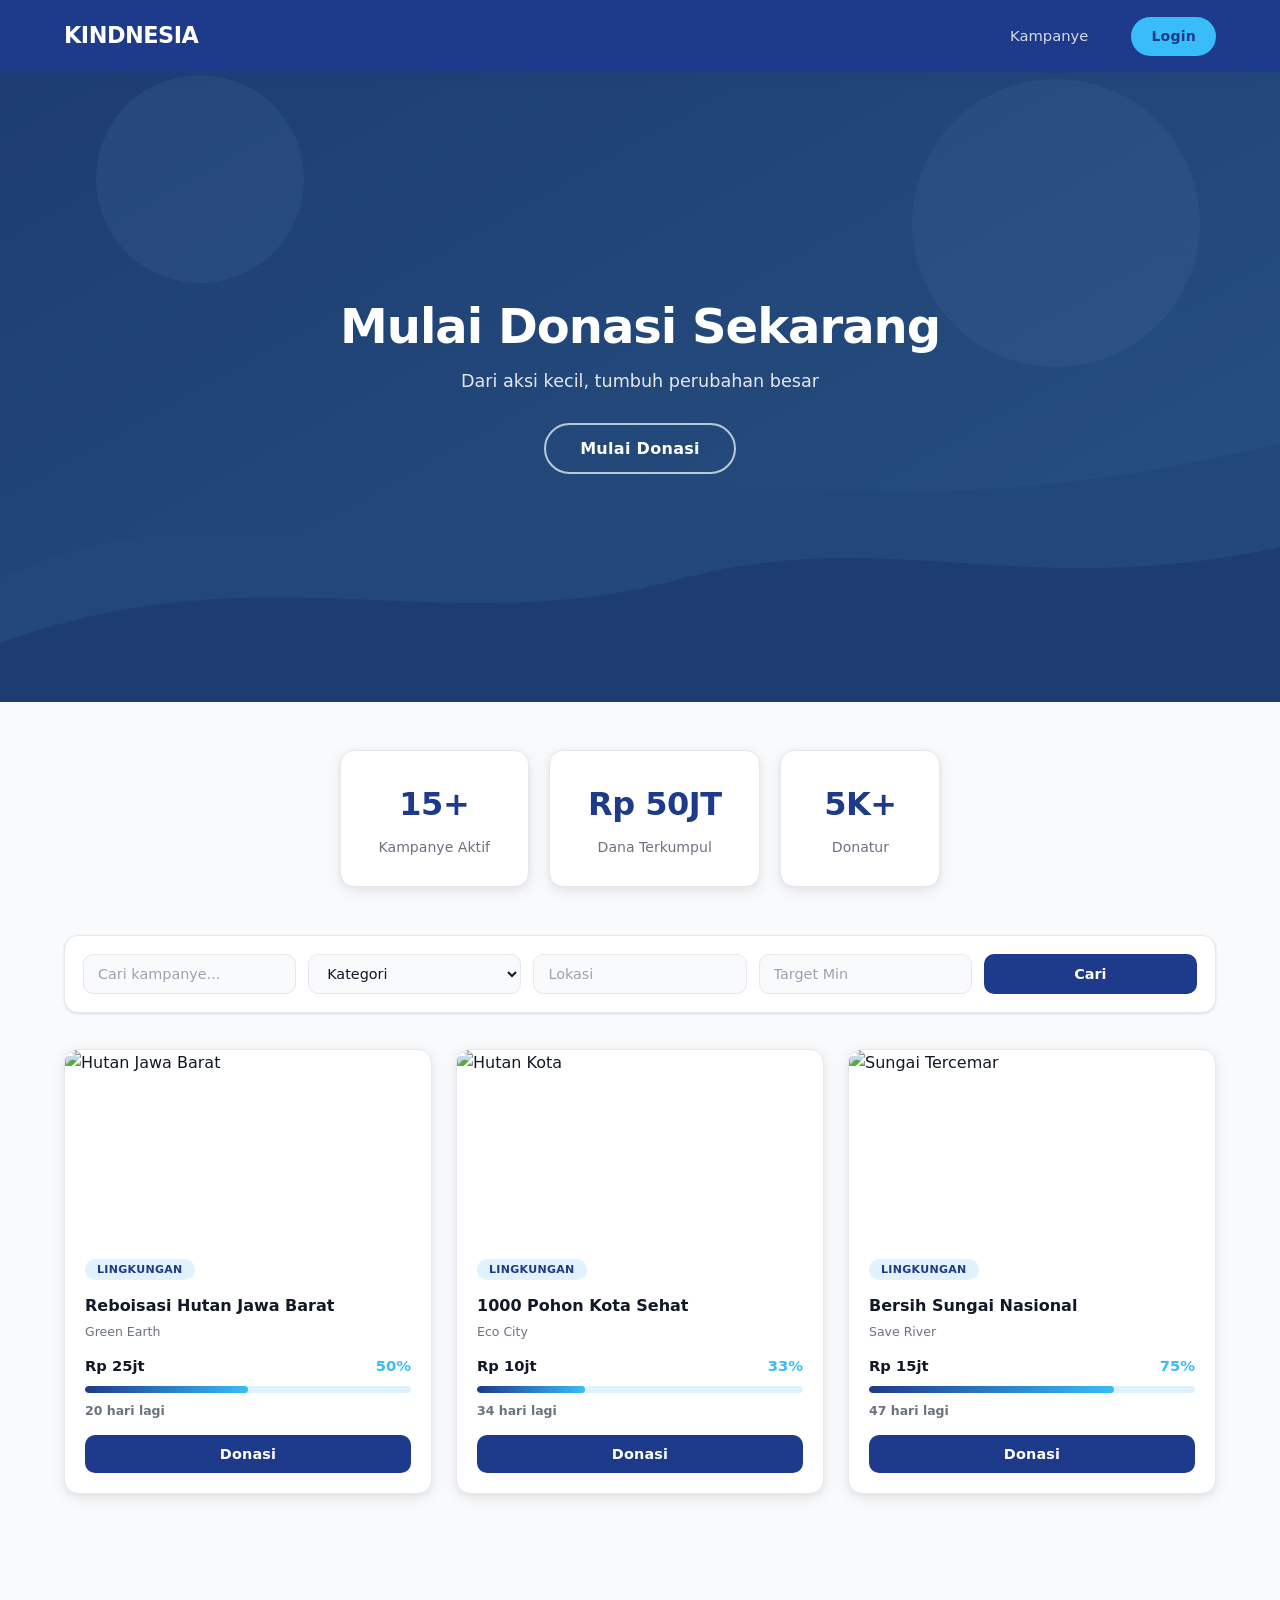
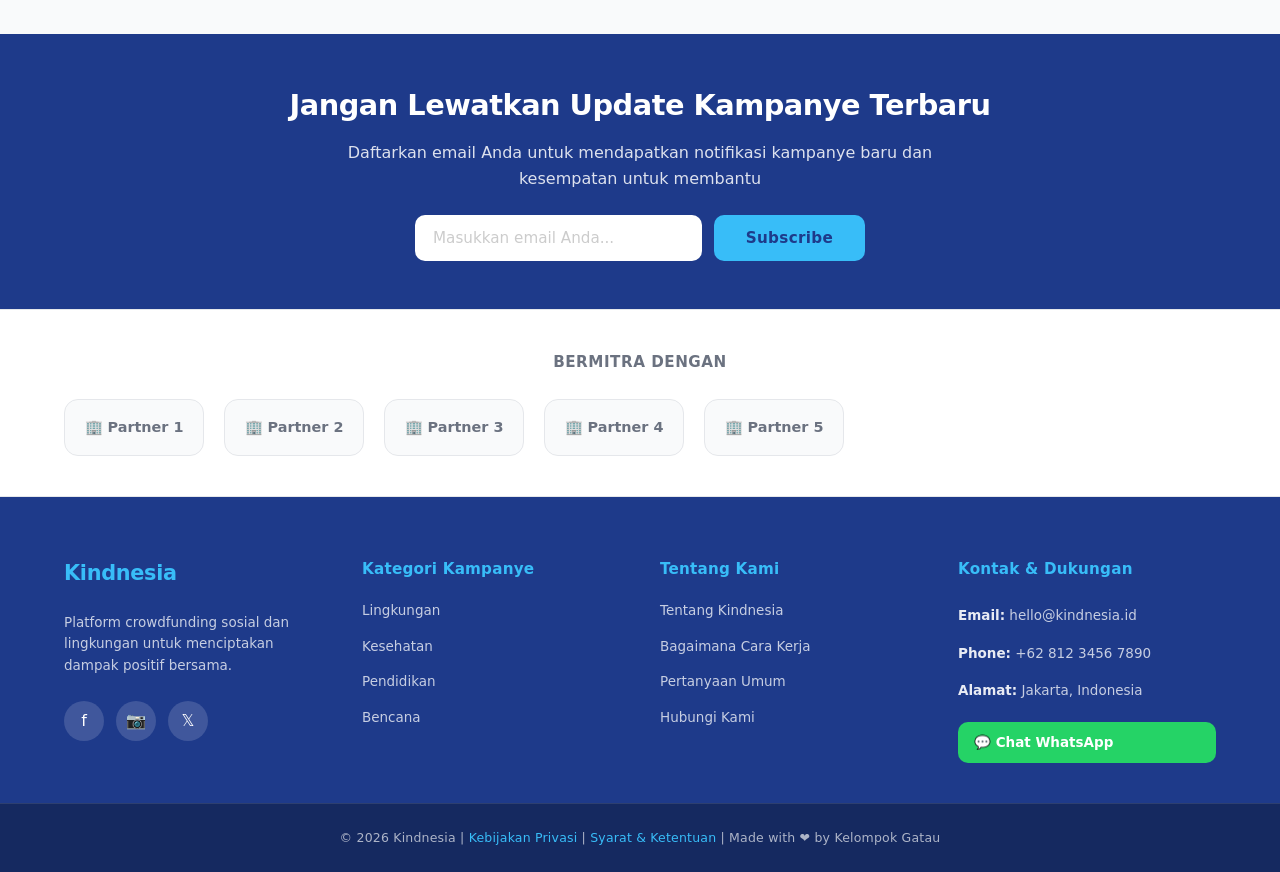
==== commit 19c88462: "Hilangin tombol beranda, rapihin dashboard dikit, animasi geser di login page." ====
--- a/index.html
+++ b/index.html
@@ -1,4 +1,4 @@
-<!DOCTYPE html>
+﻿<!DOCTYPE html>
 <html lang="id">
 <head>
     <meta charset="UTF-8">
@@ -12,7 +12,7 @@
     <div class="container nav">
         <h1 class="logo">Kindnesia</h1>
         <nav>
-            <a href="index.html">Beranda</a>
+            <a href="#kampanye">Kampanye</a>
             <a href="login.html" class="login-btn">Login</a>
         </nav>
     </div>
@@ -114,16 +114,75 @@
 </section>
 
 <footer>
+    <!-- Newsletter CTA Section -->
+    <div class="footer-cta">
+        <div class="container">
+            <h3>Jangan Lewatkan Update Kampanye Terbaru</h3>
+            <p>Daftarkan email Anda untuk mendapatkan notifikasi kampanye baru dan kesempatan untuk membantu</p>
+            <form class="newsletter-form" id="newsletterForm">
+                <input type="email" placeholder="Masukkan email Anda..." required>
+                <button type="submit">Subscribe</button>
+            </form>
+        </div>
+    </div>
+
+    <!-- Partner Carousel Section -->
+    <div class="partners-section">
+        <div class="container">
+            <h4>Bermitra Dengan</h4>
+            <div class="partners-carousel">
+                <div class="partner-item">🏢 Partner 1</div>
+                <div class="partner-item">🏢 Partner 2</div>
+                <div class="partner-item">🏢 Partner 3</div>
+                <div class="partner-item">🏢 Partner 4</div>
+                <div class="partner-item">🏢 Partner 5</div>
+            </div>
+        </div>
+    </div>
+
+    <!-- Main Footer -->
     <div class="footer-content container">
-        <div>
+        <div class="footer-section">
             <h3>Kindnesia</h3>
-            <p>Platform donasi untuk lingkungan yang lebih baik.</p>
+            <p>Platform crowdfunding sosial dan lingkungan untuk menciptakan dampak positif bersama.</p>
+            <div class="social-links">
+                <a href="#" title="Facebook">f</a>
+                <a href="#" title="Instagram">📷</a>
+                <a href="#" title="Twitter">𝕏</a>
+            </div>
+        </div>
+        <div class="footer-section">
+            <h4>Kategori Kampanye</h4>
+            <ul>
+                <li><a href="#">Lingkungan</a></li>
+                <li><a href="#">Kesehatan</a></li>
+                <li><a href="#">Pendidikan</a></li>
+                <li><a href="#">Bencana</a></li>
+            </ul>
+        </div>
+        <div class="footer-section">
+            <h4>Tentang Kami</h4>
+            <ul>
+                <li><a href="#">Tentang Kindnesia</a></li>
+                <li><a href="#">Bagaimana Cara Kerja</a></li>
+                <li><a href="#">Pertanyaan Umum</a></li>
+                <li><a href="#">Hubungi Kami</a></li>
+            </ul>
+        </div>
+        <div class="footer-section">
+            <h4>Kontak & Dukungan</h4>
+            <p><strong>Email:</strong> hello@kindnesia.id</p>
+            <p><strong>Phone:</strong> +62 812 3456 7890</p>
+            <p><strong>Alamat:</strong> Jakarta, Indonesia</p>
+            <a href="https://api.whatsapp.com/send?phone=6281234567890" class="whatsapp-btn" target="_blank">💬 Chat WhatsApp</a>
         </div>
     </div>
     <div class="copyright">
-        <p>© 2026 Kindnesia | Copyright by Kelompok Gatau</p>
+        <p>© 2026 Kindnesia | <a href="#">Kebijakan Privasi</a> | <a href="#">Syarat & Ketentuan</a> | Made with ❤️ by Kelompok Gatau</p>
     </div>
 </footer>
+
+<button id="scrollToTop" class="scroll-to-top" title="Kembali ke atas">↑</button>
 
 <script src="assets/js/index.js"></script>
 </body>
--- a/assets/css/index.css
+++ b/assets/css/index.css
@@ -1,4 +1,4 @@
-/* ==========================================
+﻿/* ==========================================
    TreeVolution — Modern Minimalist Theme
    Primary: #1E3A8A | Secondary: #38BDF8
    BG: #F9FAFB | Surface: #FFFFFF | Text: #111827
@@ -80,11 +80,22 @@
   text-decoration: none;
   font-weight: 500;
   font-size: 0.92rem;
-  transition: color 0.2s;
+  transition: all 0.2s;
+  padding: 8px 14px;
+  border-radius: var(--radius);
+  display: inline-block;
 }
 
 nav a:hover {
+  color: white;
+  background: rgba(255,255,255,0.12);
+}
+
+nav a.active {
+  background: rgba(255,255,255,0.15);
   color: var(--secondary);
+  font-weight: 700;
+  cursor: default;
 }
 
 nav a.login-btn {
@@ -102,6 +113,28 @@
   background: #7dd3fc;
   transform: translateY(-1px);
   box-shadow: 0 4px 12px rgba(56,189,248,0.35);
+}
+
+.user-info,
+.welcome-text {
+  color: rgba(255,255,255,0.85);
+  font-size: 0.88rem;
+  font-weight: 600;
+  margin-right: 8px;
+}
+
+.logout-btn {
+  background: rgba(255,255,255,0.15) !important;
+  padding: 7px 18px !important;
+  border-radius: var(--radius-pill) !important;
+  font-weight: 700 !important;
+  font-size: 0.85rem !important;
+  transition: background 0.25s !important;
+}
+
+.logout-btn:hover {
+  background: #e74c3c !important;
+  color: white !important;
 }
 
 /* ==========================================
@@ -386,6 +419,140 @@
 /* ==========================================
    FOOTER
    ========================================== */
+/* Newsletter CTA Section */
+.footer-cta {
+  background: linear-gradient(135deg, var(--primary) 0%, rgba(30,58,138,0.8) 100%);
+  color: white;
+  padding: 48px 0;
+  text-align: center;
+  margin-top: 80px;
+  animation: fadeInUp 0.8s ease-out;
+}
+
+.footer-cta h3 {
+  font-size: 1.8rem;
+  font-weight: 800;
+  margin-bottom: 12px;
+  letter-spacing: -0.5px;
+}
+
+.footer-cta p {
+  font-size: 1rem;
+  color: rgba(255,255,255,0.85);
+  margin-bottom: 24px;
+  max-width: 600px;
+  margin-left: auto;
+  margin-right: auto;
+}
+
+.newsletter-form {
+  display: flex;
+  gap: 12px;
+  max-width: 450px;
+  margin: 0 auto;
+  flex-wrap: wrap;
+  justify-content: center;
+}
+
+.newsletter-form input {
+  flex: 1;
+  min-width: 200px;
+  padding: 14px 18px;
+  border: none;
+  border-radius: var(--radius);
+  font-size: 0.95rem;
+  outline: none;
+  transition: all 0.3s;
+}
+
+.newsletter-form input::placeholder {
+  color: #ccc;
+}
+
+.newsletter-form input:focus {
+  box-shadow: 0 0 0 3px rgba(56,189,248,0.2);
+}
+
+.newsletter-form button {
+  padding: 14px 32px;
+  background: var(--secondary);
+  color: var(--primary);
+  border: none;
+  border-radius: var(--radius);
+  font-weight: 700;
+  font-size: 0.95rem;
+  cursor: pointer;
+  transition: all 0.3s;
+  letter-spacing: 0.3px;
+}
+
+.newsletter-form button:hover {
+  background: #7dd3fc;
+  transform: translateY(-2px);
+  box-shadow: 0 6px 20px rgba(56,189,248,0.4);
+}
+
+/* Partners Carousel Section */
+.partners-section {
+  background: var(--surface);
+  padding: 40px 0;
+  border-top: 1px solid var(--border);
+  border-bottom: 1px solid var(--border);
+  margin-top: 0;
+}
+
+.partners-section h4 {
+  text-align: center;
+  color: var(--text-muted);
+  font-size: 0.95rem;
+  font-weight: 700;
+  letter-spacing: 0.5px;
+  margin-bottom: 24px;
+  text-transform: uppercase;
+}
+
+.partners-carousel {
+  display: flex;
+  gap: 20px;
+  overflow-x: auto;
+  padding: 0;
+  animation: scroll 30s linear infinite;
+  scroll-behavior: smooth;
+}
+
+.partners-carousel:hover {
+  animation-play-state: paused;
+}
+
+.partner-item {
+  flex: 0 0 auto;
+  min-width: 140px;
+  padding: 16px;
+  background: var(--bg);
+  border: 1.5px solid var(--border);
+  border-radius: var(--radius-lg);
+  text-align: center;
+  color: var(--text-muted);
+  font-weight: 600;
+  font-size: 0.9rem;
+  transition: all 0.3s;
+  cursor: pointer;
+}
+
+.partner-item:hover {
+  border-color: var(--secondary);
+  background: var(--secondary-light);
+  color: var(--primary);
+  transform: translateY(-3px);
+  box-shadow: 0 4px 12px rgba(56,189,248,0.2);
+}
+
+@keyframes scroll {
+  0% { transform: translateX(0); }
+  100% { transform: translateX(calc(-140px - 20px) * 5); }
+}
+
+/* Main Footer */
 footer {
   background: var(--primary);
   color: white;
@@ -393,40 +560,196 @@
 }
 
 .footer-content {
-  display: flex;
-  justify-content: space-between;
-  flex-wrap: wrap;
-  gap: 20px;
-  padding: 36px 0;
-}
+  display: grid;
+  grid-template-columns: repeat(auto-fit, minmax(200px, 1fr));
+  gap: 40px;
+  padding: 60px 0 40px;
+}
+
+.footer-section {
+  display: flex;
+  flex-direction: column;
+  animation: fadeInUp 0.8s ease-out;
+}
+
+.footer-section:nth-child(1) { animation-delay: 0.1s; }
+.footer-section:nth-child(2) { animation-delay: 0.2s; }
+.footer-section:nth-child(3) { animation-delay: 0.3s; }
+.footer-section:nth-child(4) { animation-delay: 0.4s; }
 
 .footer-content h3 {
-  font-size: 1.2rem;
+  font-size: 1.3rem;
   font-weight: 800;
   color: var(--secondary);
-  margin-bottom: 8px;
+  margin-bottom: 14px;
   letter-spacing: -0.3px;
 }
 
 .footer-content h4 {
   color: var(--secondary);
-  margin-bottom: 8px;
-  font-weight: 600;
+  margin-bottom: 16px;
+  font-weight: 700;
+  font-size: 0.95rem;
+  letter-spacing: 0.2px;
 }
 
 .footer-content p {
   font-size: 13.5px;
-  margin: 4px 0;
-  color: rgba(255,255,255,0.7);
+  margin: 8px 0;
+  color: rgba(255,255,255,0.75);
+  line-height: 1.6;
+}
+
+.footer-content p strong {
+  color: rgba(255,255,255,0.9);
+}
+
+.footer-section ul {
+  list-style: none;
+  padding: 0;
+}
+
+.footer-section ul li {
+  margin-bottom: 10px;
+}
+
+.footer-section ul li a {
+  color: rgba(255,255,255,0.75);
+  text-decoration: none;
+  font-size: 13.5px;
+  transition: all 0.2s;
+  display: inline-block;
+  position: relative;
+}
+
+.footer-section ul li a::after {
+  content: '';
+  position: absolute;
+  bottom: -2px;
+  left: 0;
+  width: 0;
+  height: 2px;
+  background: var(--secondary);
+  transition: width 0.3s;
+}
+
+.footer-section ul li a:hover {
+  color: var(--secondary);
+}
+
+.footer-section ul li a:hover::after {
+  width: 100%;
+}
+
+.whatsapp-btn {
+  display: inline-block;
+  margin-top: 12px;
+  padding: 10px 16px;
+  background: #25D366;
+  color: white !important;
+  text-decoration: none;
+  border-radius: var(--radius);
+  font-size: 13.5px;
+  font-weight: 600;
+  transition: all 0.3s;
+}
+
+.whatsapp-btn:hover {
+  background: #1ead50;
+  transform: translateY(-2px);
+  box-shadow: 0 4px 12px rgba(37,211,102,0.3);
+}
+
+.social-links {
+  display: flex;
+  gap: 12px;
+  margin-top: 16px;
+}
+
+.social-links a {
+  display: inline-flex;
+  align-items: center;
+  justify-content: center;
+  width: 40px;
+  height: 40px;
+  background: rgba(255,255,255,0.15);
+  color: white;
+  text-decoration: none;
+  border-radius: 50%;
+  font-size: 16px;
+  transition: all 0.3s;
+}
+
+.social-links a:hover {
+  background: var(--secondary);
+  color: var(--primary);
+  transform: translateY(-3px);
+  box-shadow: 0 6px 16px rgba(56,189,248,0.3);
 }
 
 .copyright {
   text-align: center;
-  padding: 14px;
-  background: rgba(0,0,0,0.2);
+  padding: 24px;
+  background: rgba(0,0,0,0.3);
   font-size: 12.5px;
-  color: rgba(255,255,255,0.55);
+  color: rgba(255,255,255,0.65);
   letter-spacing: 0.2px;
+  border-top: 1px solid rgba(255,255,255,0.1);
+}
+
+.copyright a {
+  color: var(--secondary);
+  text-decoration: none;
+  transition: color 0.2s;
+}
+
+.copyright a:hover {
+  text-decoration: underline;
+}
+
+@keyframes fadeInUp {
+  from {
+    opacity: 0;
+    transform: translateY(20px);
+  }
+  to {
+    opacity: 1;
+    transform: translateY(0);
+  }
+}
+
+/* ==========================================
+   SCROLL TO TOP BUTTON
+   ========================================== */
+.scroll-to-top {
+  position: fixed;
+  bottom: 30px;
+  right: 30px;
+  width: 45px;
+  height: 45px;
+  background: var(--secondary);
+  color: var(--primary);
+  border: none;
+  border-radius: 50%;
+  font-size: 20px;
+  font-weight: bold;
+  cursor: pointer;
+  display: none;
+  align-items: center;
+  justify-content: center;
+  z-index: 99;
+  transition: all 0.3s;
+  box-shadow: 0 4px 12px rgba(56,189,248,0.3);
+}
+
+.scroll-to-top:hover {
+  background: #7dd3fc;
+  transform: translateY(-3px);
+  box-shadow: 0 8px 24px rgba(56,189,248,0.4);
+}
+
+.scroll-to-top.show {
+  display: flex;
 }
 
 /* ==========================================
@@ -452,4 +775,23 @@
   .filter {
     grid-template-columns: 1fr;
   }
-}
+
+  .footer-content {
+    grid-template-columns: 1fr;
+    gap: 24px;
+  }
+
+  nav a {
+    margin-left: 12px;
+    padding: 6px 10px;
+    font-size: 0.85rem;
+  }
+
+  .scroll-to-top {
+    bottom: 20px;
+    right: 20px;
+    width: 40px;
+    height: 40px;
+    font-size: 18px;
+  }
+}
